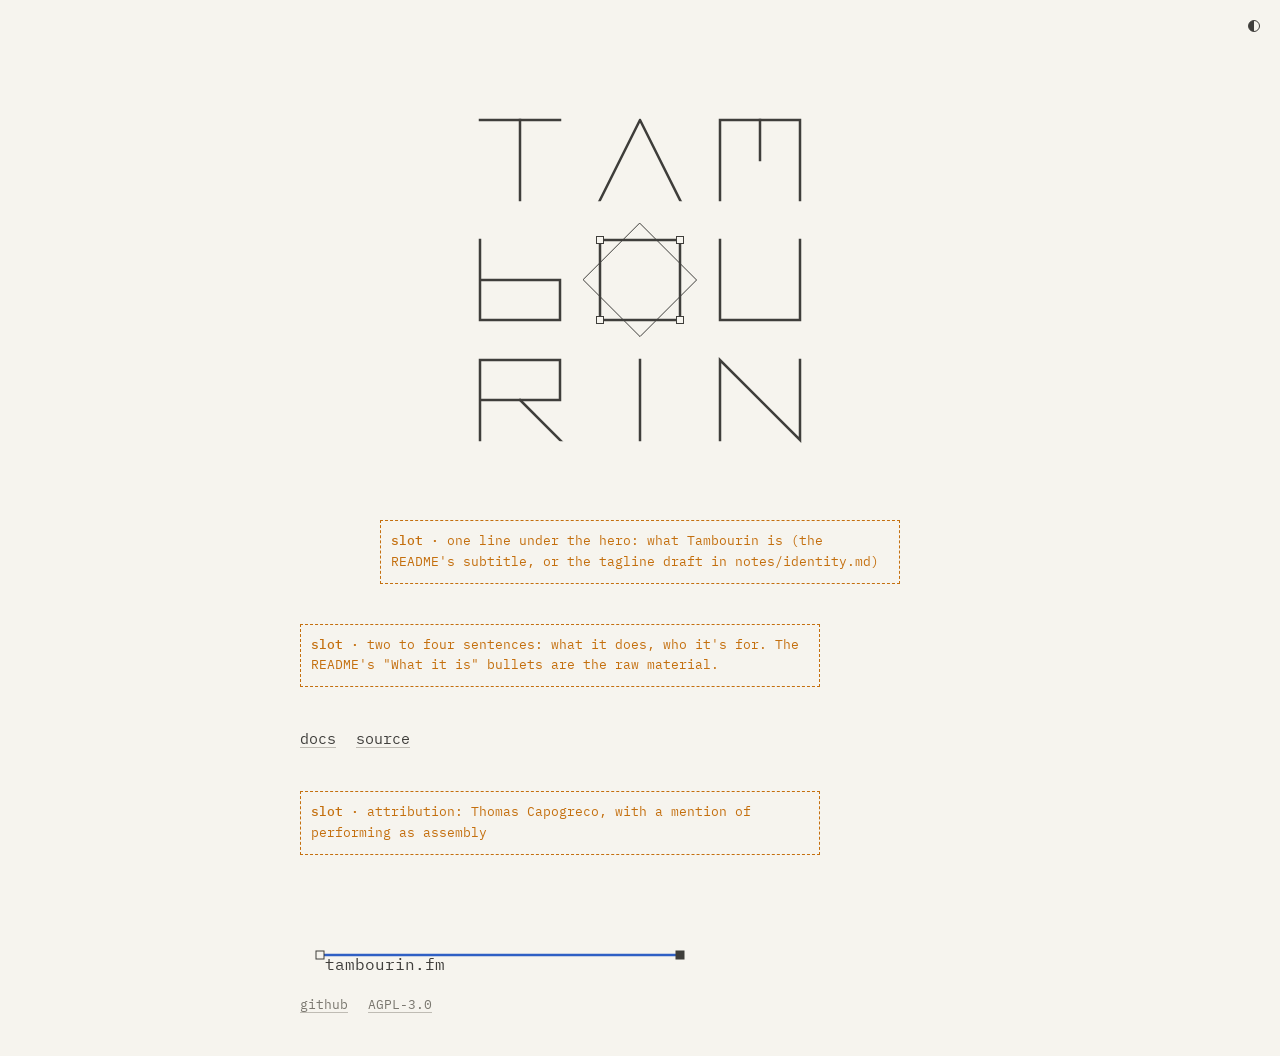
==== index.html @ 05677067 "scaffold: front page, docs page, hero, cable lockup, favicon Plain paper where Tambourin is played (" ====
<!doctype html>
<html lang="en">
<head>
<title>Tambourin</title>
<meta charset="utf-8">
<meta name="viewport" content="width=device-width, initial-scale=1, viewport-fit=cover">
<link rel="icon" href="/favicon.ico" sizes="16x16 32x32 48x48">
<link rel="apple-touch-icon" href="/apple-touch-icon.png">
<link rel="preload" href="/assets/fonts/ibm-plex-mono-latin-400.woff2" as="font" type="font/woff2" crossorigin>
<link rel="stylesheet" href="/assets/site.css">
<script>
  // set the theme before first paint (assets/site.js handles the toggle)
  try { const t = localStorage.getItem("tambourin.theme"); if (t) document.documentElement.dataset.theme = t; } catch {}
</script>
<script type="module" src="/assets/site.js"></script>
</head>
<!-- plain paper: the front page is where Tambourin is played -->
<body class="play">
<main class="page">
  <section class="hero">
    <svg class="hero-mark" viewBox="0 0 360 400" width="360" height="400" xmlns="http://www.w3.org/2000/svg" role="img" aria-label="Tambourin">
      <defs>
        <clipPath id="hero-line"><rect x="0" y="38.75" width="360" height="82.5"/><rect x="0" y="158.75" width="360" height="82.5"/><rect x="0" y="278.75" width="360" height="82.5"/></clipPath>
        <mask id="hero-ports"><rect width="360" height="400" fill="white"/><rect x="136.5" y="156.5" width="7" height="7" fill="black"/><rect x="216.5" y="156.5" width="7" height="7" fill="black"/><rect x="216.5" y="236.5" width="7" height="7" fill="black"/><rect x="136.5" y="236.5" width="7" height="7" fill="black"/></mask>
      </defs>
      <g fill="none" stroke="currentColor" stroke-linecap="square" stroke-linejoin="miter" stroke-miterlimit="10">
        <polyline points="20,40 100,40" stroke-width="2.5"/>
        <polyline points="60,40 60,120" stroke-width="2.5"/>
        <polyline points="138.88,122.24 180,40 221.12,122.24" stroke-width="2.5" clip-path="url(#hero-line)"/>
        <polyline points="260,120 260,40 340,40 340,120" stroke-width="2.5"/>
        <polyline points="300,40 300,80" stroke-width="2.5"/>
        <polyline points="20,160 20,240 100,240 100,200 20,200" stroke-width="2.5"/>
        <polygon points="180,143.43 236.57,200 180,256.57 123.43,200" stroke-width="1"/>
        <rect x="140" y="160" width="80" height="80" stroke-width="2.5" mask="url(#hero-ports)"/>
        <rect x="136.5" y="156.5" width="7" height="7" stroke-width="1"/>
        <rect x="216.5" y="156.5" width="7" height="7" stroke-width="1"/>
        <rect x="216.5" y="236.5" width="7" height="7" stroke-width="1"/>
        <rect x="136.5" y="236.5" width="7" height="7" stroke-width="1"/>
        <polyline points="260,160 260,240 340,240 340,160" stroke-width="2.5"/>
        <polyline points="20,320 100,320 100,280 20,280 20,360" stroke-width="2.5"/>
        <polyline points="60,320 101.77,361.77" stroke-width="2.5" clip-path="url(#hero-line)"/>
        <polyline points="180,280 180,360" stroke-width="2.5"/>
        <polyline points="340,280 340,360 260,280 260,360" stroke-width="2.5"/>
      </g>
    </svg>
    <p class="slot">one line under the hero: what Tambourin is (the README's subtitle, or the tagline draft in notes/identity.md)</p>
  </section>

  <section>
    <p class="slot">two to four sentences: what it does, who it's for. The README's "What it is" bullets are the raw material.</p>
  </section>

  <nav aria-label="Main">
    <ul class="links">
      <li><a href="/docs/">docs</a></li>
      <li><a href="https://github.com/tambourin-fm/tambourin">source</a></li>
    </ul>
  </nav>

  <section>
    <p class="slot">attribution: Thomas Capogreco, with a mention of performing as assembly</p>
  </section>
</main>
<footer class="site-foot">
  <div class="inner">
    <svg class="lockup" viewBox="0 0 400 40" width="400" height="40" xmlns="http://www.w3.org/2000/svg" role="img" aria-label="tambourin.fm">
      <line class="lockup-cable" x1="24" y1="20" x2="376" y2="20" stroke-width="2.5"/>
      <rect x="16" y="16" width="8" height="8" fill="none" stroke="currentColor" stroke-width="1"/>
      <rect class="lockup-inlet" x="376" y="16" width="8" height="8" fill="currentColor" stroke="currentColor" stroke-width="1"/>
      <text x="25" y="35" font-size="16">tambourin.fm</text>
    </svg>
    <nav class="foot-links" aria-label="Footer">
      <a href="https://github.com/tambourin-fm">github</a>
      <a href="https://www.gnu.org/licenses/agpl-3.0.html">AGPL-3.0</a>
    </nav>
  </div>
</footer>
<button class="theme-dot" type="button" aria-label="Switch light or dark (t)" title="light / dark (t)"></button>
</body>
</html>
---- assets/site.css ----
/* tambourin.fm — one stylesheet for every page.
   Colours and rules: notes/identity.md in the tambourin repo.
   Two grounds: body.play is plain paper (where Tambourin is played),
   body.build has the 20px dot grid (where it is built), as in the editor,
   where dots mean edit mode. */

@font-face {
  font-family: "IBM Plex Mono";
  font-weight: 400;
  font-display: swap;
  src: url("fonts/ibm-plex-mono-latin-400.woff2") format("woff2");
}
@font-face {
  font-family: "IBM Plex Mono";
  font-weight: 500;
  font-display: swap;
  src: url("fonts/ibm-plex-mono-latin-500.woff2") format("woff2");
}

:root {
  color-scheme: light;
  --paper: #f6f4ee;
  --dots: #bdbab2;
  --ink: #3f3e3b;
  --rule: #bfbcb4;
  --muted: #7a776f;
  --audio: #2f5fc4;
  --event: #c46f0e;
  --unit: 20px;
  --mono: "IBM Plex Mono", ui-monospace, Menlo, Consolas, monospace;
}
@media (prefers-color-scheme: dark) {
  :root:not([data-theme="light"]) {
    color-scheme: dark;
    --paper: #1a1a1a; --dots: #5e5e5e; --ink: #e0e0e0; --rule: #666;
    --muted: #9a9a9a; --audio: #8af; --event: #fa4;
  }
}
:root[data-theme="dark"] {
  color-scheme: dark;
  --paper: #1a1a1a; --dots: #5e5e5e; --ink: #e0e0e0; --rule: #666;
  --muted: #9a9a9a; --audio: #8af; --event: #fa4;
}

* { box-sizing: border-box; }
html { -webkit-text-size-adjust: 100%; }
body {
  margin: 0;
  min-height: 100vh;
  display: flex;
  flex-direction: column;
  background: var(--paper);
  color: var(--ink);
  font: 15px/1.6 var(--mono);
}
body.build {
  background-image: radial-gradient(circle, var(--dots) 1px, transparent 1.2px);
  background-size: var(--unit) var(--unit);
  /* dots on the page's centre line and on every multiple of the unit from
     the top, so centred content of whole-unit width lands on grid points */
  background-position: 50% calc(var(--unit) / 2);
}

a { color: inherit; text-decoration-color: var(--rule); text-underline-offset: 3px; }
a:hover { text-decoration-color: var(--audio); }
a:focus-visible { outline: 2px solid var(--audio); outline-offset: 2px; }

.page {
  width: 100%;
  max-width: calc(var(--unit) * 36);
  margin: 0 auto;
  padding-block: calc(var(--unit) * 3);
  padding-left: max(var(--unit), env(safe-area-inset-left, 0px));
  padding-right: max(var(--unit), env(safe-area-inset-right, 0px));
  flex: 1;
  display: grid;
  align-content: start;
  gap: calc(var(--unit) * 2);
}

h1, h2, h3 { font-weight: 500; line-height: 1.3; text-wrap: balance; margin: 0; }
h1 { font-size: 20px; }
h2 { font-size: 15px; }
p { margin: 0; max-width: 65ch; }

/* front page */
.hero { display: grid; justify-items: center; gap: calc(var(--unit) * 2); padding-top: var(--unit); }
.hero-mark { width: min(360px, 80vw); height: auto; color: var(--ink); }
.links { display: flex; flex-wrap: wrap; gap: var(--unit); list-style: none; padding: 0; margin: 0; }

/* site header on inner pages */
.site-head { display: flex; align-items: baseline; gap: var(--unit); }
.site-head a { text-decoration: none; }

/* footer: the cable lockup. On build pages, site.js nudges it so both
   ports sit on grid points, and sizes the cable to whole units. */
.site-foot {
  padding-block: var(--unit) calc(var(--unit) * 2);
  padding-left: max(var(--unit), env(safe-area-inset-left, 0px));
  padding-right: max(var(--unit), env(safe-area-inset-right, 0px));
}
.site-foot .inner { max-width: calc(var(--unit) * 34); margin: 0 auto; display: grid; gap: var(--unit); }
.lockup { display: block; overflow: visible; color: var(--ink); }
.lockup text { font-family: var(--mono); fill: currentColor; }
.lockup-cable { stroke: var(--audio); }
.foot-links { display: flex; flex-wrap: wrap; gap: var(--unit); font-size: 13px; color: var(--muted); }

/* the theme dot, as in the editor: click it or press t */
.theme-dot {
  position: fixed;
  top: max(var(--unit), env(safe-area-inset-top, 0px));
  right: max(var(--unit), env(safe-area-inset-right, 0px));
  width: 12px; height: 12px; padding: 0;
  border: 1px solid var(--ink); border-radius: 50%;
  background: linear-gradient(90deg, var(--ink) 50%, transparent 50%);
  cursor: pointer;
}
.theme-dot:focus-visible { outline: 2px solid var(--audio); outline-offset: 3px; }

/* Placeholder for Thomas's words. Remove each one as it is written;
   none should survive to a deploy. */
.slot {
  border: 1px dashed var(--event);
  color: var(--event);
  padding: calc(var(--unit) / 2);
  font-size: 13px;
  max-width: 65ch;
}
.slot::before { content: "slot · "; font-weight: 500; }
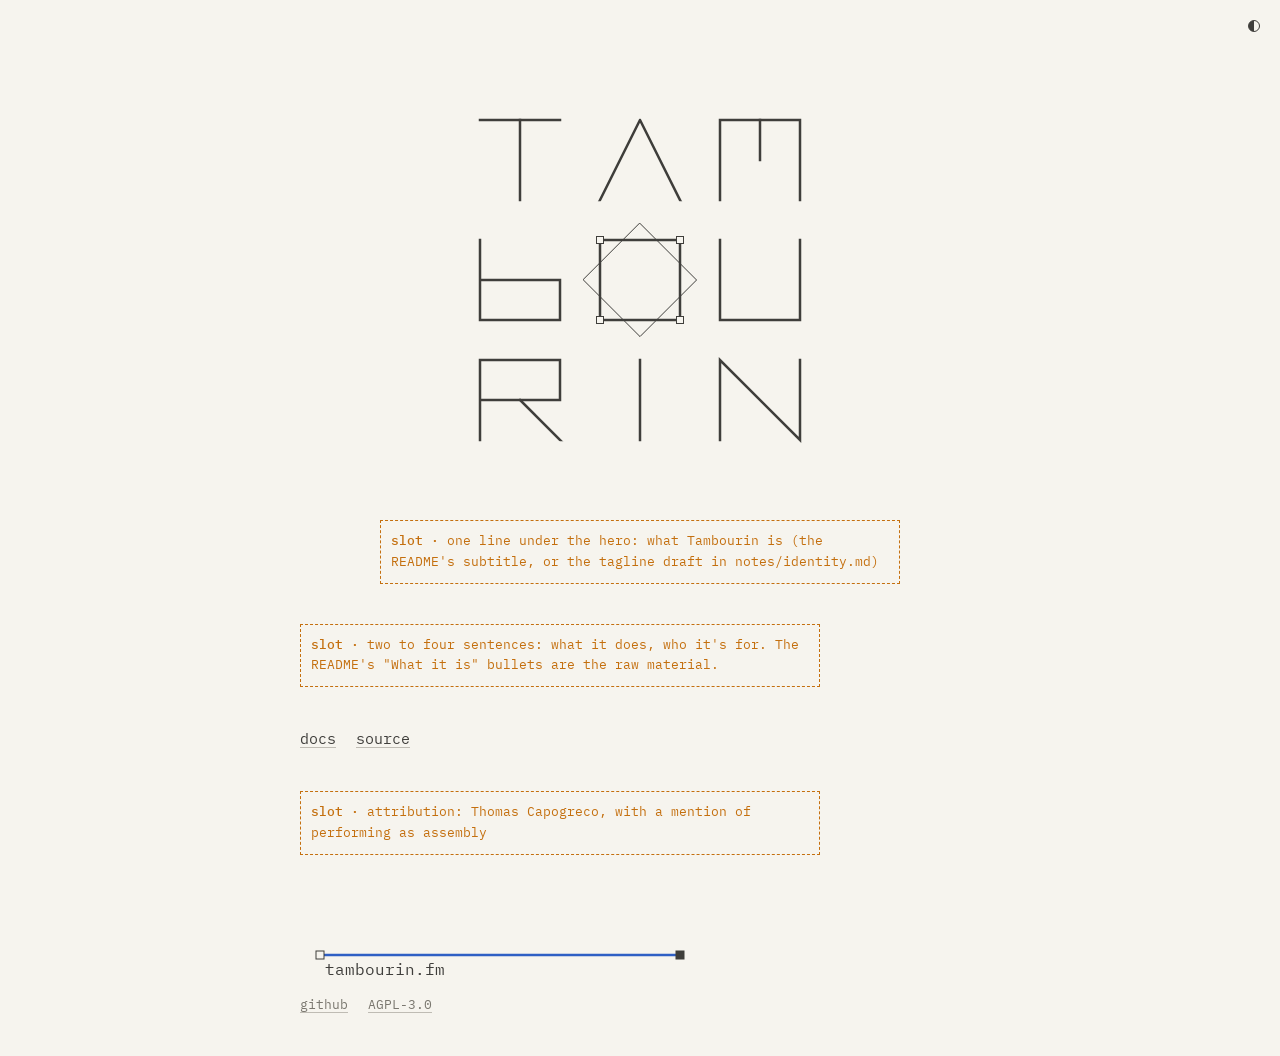
==== commit ccd188c2: "lockup: text baseline on the dot row under the cable Co-Authored-By: Claude Opus 5.5 <noreply@anthro" ====
--- a/index.html
+++ b/index.html
@@ -67,7 +67,7 @@
       <line class="lockup-cable" x1="24" y1="20" x2="376" y2="20" stroke-width="2.5"/>
       <rect x="16" y="16" width="8" height="8" fill="none" stroke="currentColor" stroke-width="1"/>
       <rect class="lockup-inlet" x="376" y="16" width="8" height="8" fill="currentColor" stroke="currentColor" stroke-width="1"/>
-      <text x="25" y="35" font-size="16">tambourin.fm</text>
+      <text x="25" y="40" font-size="16">tambourin.fm</text>
     </svg>
     <nav class="foot-links" aria-label="Footer">
       <a href="https://github.com/tambourin-fm">github</a>
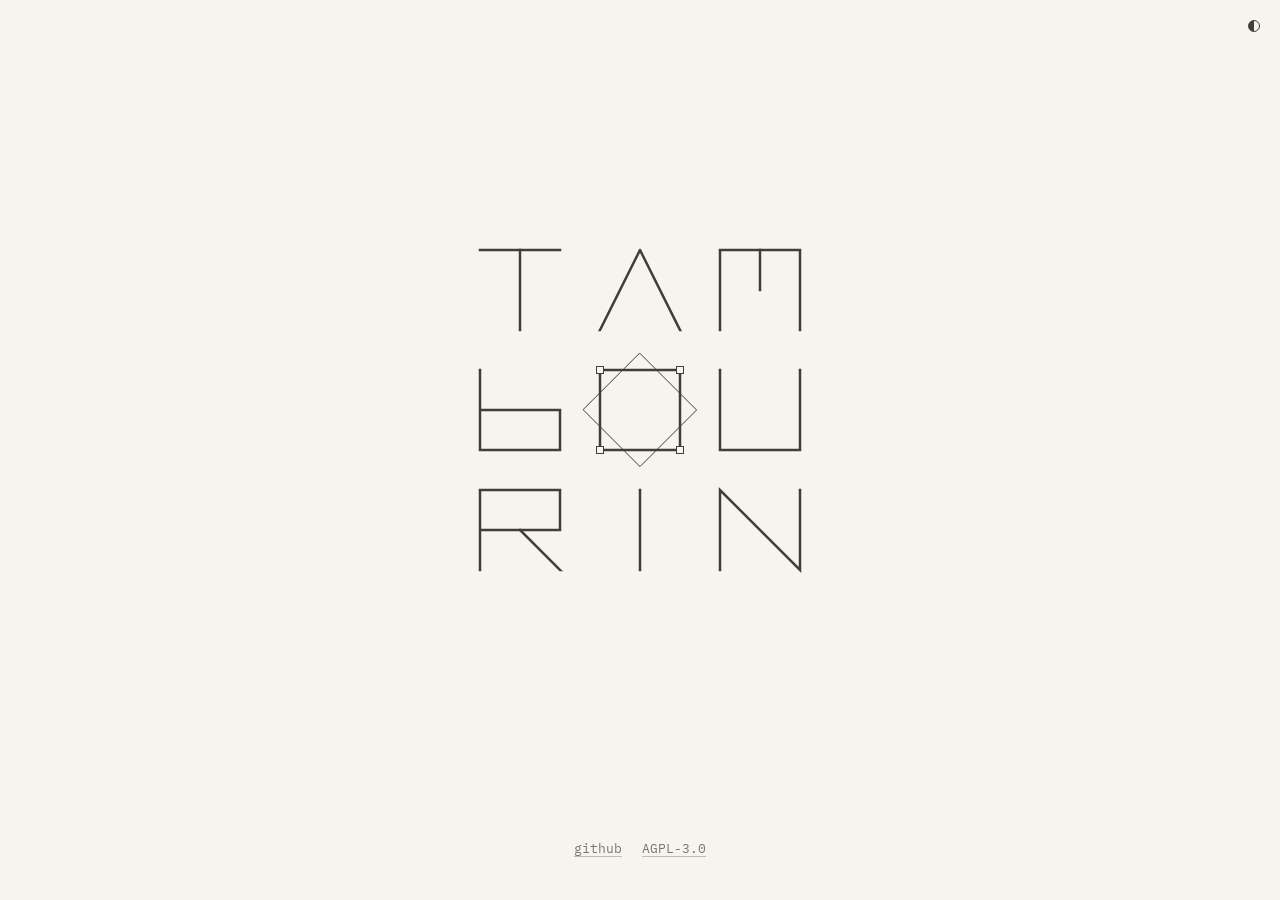
==== commit 514c3df7: "front page: the hero alone in the middle, github and licence below Placeholders, the lockup and the " ====
--- a/index.html
+++ b/index.html
@@ -43,32 +43,10 @@
         <polyline points="340,280 340,360 260,280 260,360" stroke-width="2.5"/>
       </g>
     </svg>
-    <p class="slot">one line under the hero: what Tambourin is (the README's subtitle, or the tagline draft in notes/identity.md)</p>
-  </section>
-
-  <section>
-    <p class="slot">two to four sentences: what it does, who it's for. The README's "What it is" bullets are the raw material.</p>
-  </section>
-
-  <nav aria-label="Main">
-    <ul class="links">
-      <li><a href="/docs/">docs</a></li>
-      <li><a href="https://github.com/tambourin-fm/tambourin">source</a></li>
-    </ul>
-  </nav>
-
-  <section>
-    <p class="slot">attribution: Thomas Capogreco, with a mention of performing as assembly</p>
   </section>
 </main>
 <footer class="site-foot">
   <div class="inner">
-    <svg class="lockup" viewBox="0 0 400 40" width="400" height="40" xmlns="http://www.w3.org/2000/svg" role="img" aria-label="tambourin.fm">
-      <line class="lockup-cable" x1="24" y1="20" x2="376" y2="20" stroke-width="2.5"/>
-      <rect x="16" y="16" width="8" height="8" fill="none" stroke="currentColor" stroke-width="1"/>
-      <rect class="lockup-inlet" x="376" y="16" width="8" height="8" fill="currentColor" stroke="currentColor" stroke-width="1"/>
-      <text x="25" y="40" font-size="16">tambourin.fm</text>
-    </svg>
     <nav class="foot-links" aria-label="Footer">
       <a href="https://github.com/tambourin-fm">github</a>
       <a href="https://www.gnu.org/licenses/agpl-3.0.html">AGPL-3.0</a>
--- a/assets/site.css
+++ b/assets/site.css
@@ -83,8 +83,10 @@
 h2 { font-size: 15px; }
 p { margin: 0; max-width: 65ch; }
 
-/* front page */
-.hero { display: grid; justify-items: center; gap: calc(var(--unit) * 2); padding-top: var(--unit); }
+/* front page: the hero alone, in the middle of the screen */
+body.play .page { align-content: center; justify-items: center; }
+body.play .foot-links { justify-content: center; }
+.hero { display: grid; justify-items: center; }
 .hero-mark { width: min(360px, 80vw); height: auto; color: var(--ink); }
 .links { display: flex; flex-wrap: wrap; gap: var(--unit); list-style: none; padding: 0; margin: 0; }
 
@@ -117,13 +119,3 @@
 }
 .theme-dot:focus-visible { outline: 2px solid var(--audio); outline-offset: 3px; }
 
-/* Placeholder for Thomas's words. Remove each one as it is written;
-   none should survive to a deploy. */
-.slot {
-  border: 1px dashed var(--event);
-  color: var(--event);
-  padding: calc(var(--unit) / 2);
-  font-size: 13px;
-  max-width: 65ch;
-}
-.slot::before { content: "slot · "; font-weight: 500; }
